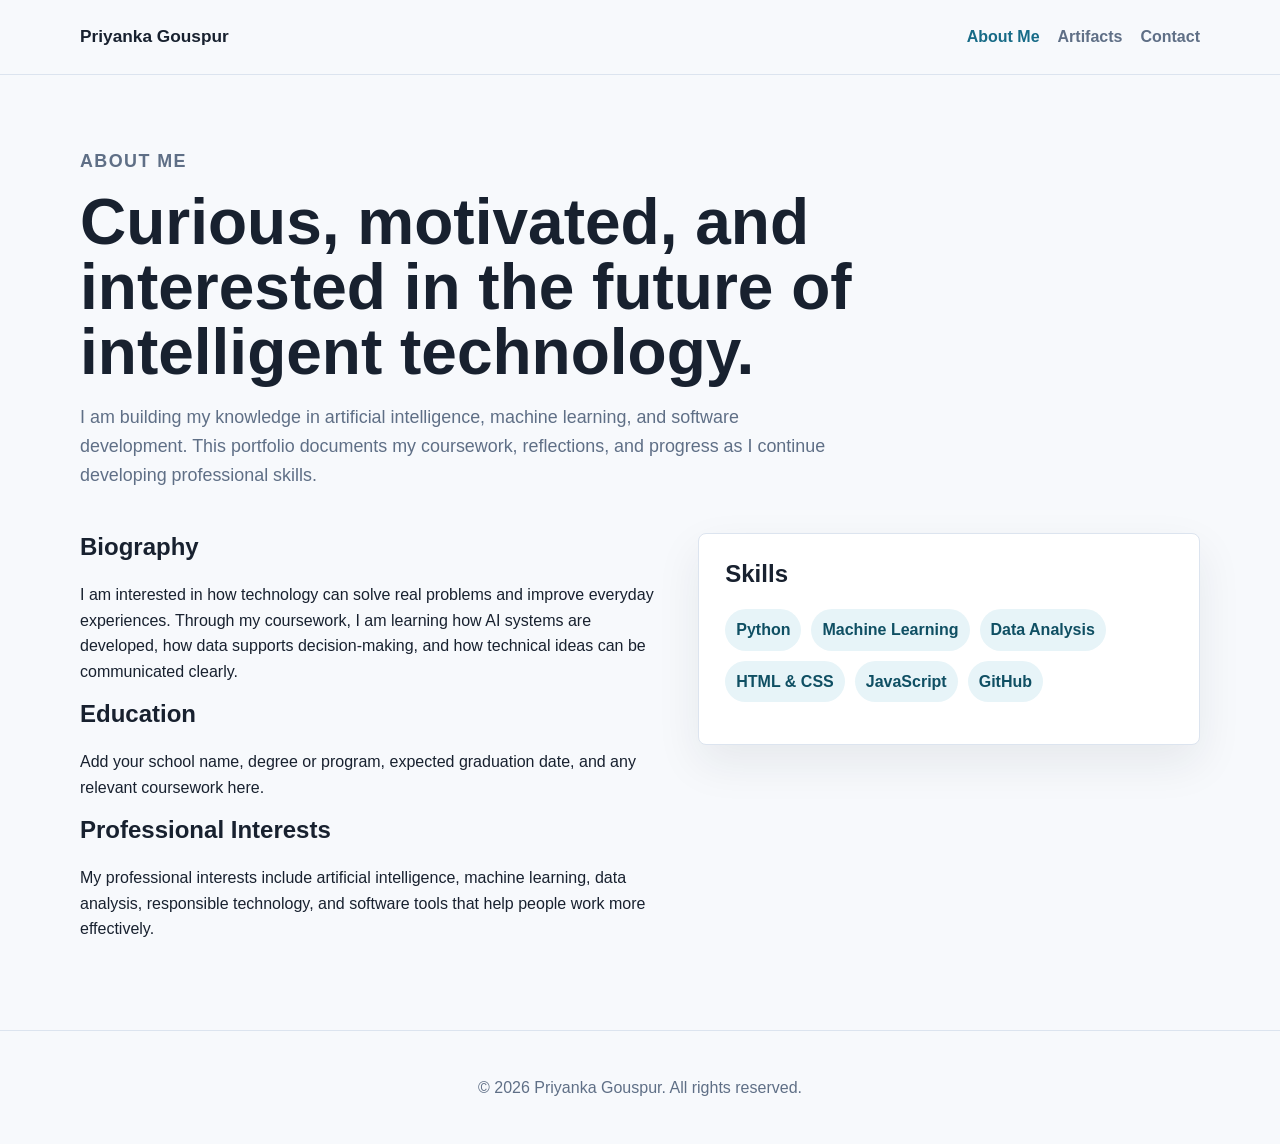
==== about.html @ bb785587 "Initial portfolio structure Added initial HTML pages and stylesheet" ====
<!DOCTYPE html>
<html lang="en">
<head>
  <meta charset="UTF-8">
  <meta name="viewport" content="width=device-width, initial-scale=1.0">
  <title>About | Priyanka Gouspur</title>
  <link rel="stylesheet" href="css/style.css">
</head>
<body>
  <header class="site-header">
    <nav class="nav container" aria-label="Main navigation">
      <a class="logo" href="index.html">Priyanka Gouspur</a>
      <div class="nav-links">
        <a class="active" href="about.html">About Me</a>
        <a href="artifacts.html">Artifacts</a>
        <a href="contact.html">Contact</a>
      </div>
    </nav>
  </header>

  <main class="container page">
    <section class="page-intro">
      <p class="eyebrow">About Me</p>
      <h1>Curious, motivated, and interested in the future of intelligent technology.</h1>
      <p>
        I am building my knowledge in artificial intelligence, machine learning, and software development.
        This portfolio documents my coursework, reflections, and progress as I continue developing professional skills.
      </p>
    </section>

    <section class="content-grid">
      <div>
        <h2>Biography</h2>
        <p>
          I am interested in how technology can solve real problems and improve everyday experiences.
          Through my coursework, I am learning how AI systems are developed, how data supports decision-making,
          and how technical ideas can be communicated clearly.
        </p>
        <h2>Education</h2>
        <p>
          Add your school name, degree or program, expected graduation date, and any relevant coursework here.
        </p>
        <h2>Professional Interests</h2>
        <p>
          My professional interests include artificial intelligence, machine learning, data analysis,
          responsible technology, and software tools that help people work more effectively.
        </p>
      </div>
      <aside class="info-card">
        <h2>Skills</h2>
        <ul class="tag-list">
          <li>Python</li>
          <li>Machine Learning</li>
          <li>Data Analysis</li>
          <li>HTML & CSS</li>
          <li>JavaScript</li>
          <li>GitHub</li>
        </ul>
      </aside>
    </section>
  </main>

  <footer class="site-footer">
    <p>&copy; 2026 Priyanka Gouspur. All rights reserved.</p>
  </footer>
</body>
</html>
---- css/style.css ----
:root {
  --bg: #f7f9fc;
  --surface: #ffffff;
  --text: #18212f;
  --muted: #5f6f86;
  --line: #dce4ef;
  --primary: #176b87;
  --primary-dark: #0f4f63;
  --accent: #e7f4f8;
  --shadow: 0 18px 45px rgba(24, 33, 47, 0.08);
}

* {
  box-sizing: border-box;
}

body {
  margin: 0;
  background: var(--bg);
  color: var(--text);
  font-family: Arial, Helvetica, sans-serif;
  line-height: 1.6;
}

a {
  color: var(--primary);
  text-decoration: none;
}

a:hover {
  color: var(--primary-dark);
}

.container {
  width: min(1120px, calc(100% - 40px));
  margin: 0 auto;
}

.site-header {
  position: sticky;
  top: 0;
  z-index: 10;
  background: rgba(247, 249, 252, 0.94);
  border-bottom: 1px solid var(--line);
  backdrop-filter: blur(12px);
}

.nav {
  display: flex;
  align-items: center;
  justify-content: space-between;
  gap: 24px;
  min-height: 74px;
}

.logo {
  color: var(--text);
  font-size: 1.08rem;
  font-weight: 700;
}

.nav-links {
  display: flex;
  flex-wrap: wrap;
  justify-content: flex-end;
  gap: 18px;
}

.nav-links a {
  color: var(--muted);
  font-weight: 700;
}

.nav-links a:hover,
.nav-links .active {
  color: var(--primary);
}

.hero {
  display: grid;
  grid-template-columns: minmax(0, 1.35fr) minmax(280px, 0.65fr);
  gap: 44px;
  align-items: center;
  min-height: calc(100vh - 140px);
  padding: 72px 0;
}

.hero-content h1,
.page-intro h1 {
  max-width: 860px;
  margin: 0;
  font-size: clamp(2.35rem, 5vw, 4.7rem);
  line-height: 1.02;
  letter-spacing: 0;
}

.hero-text,
.page-intro p {
  max-width: 760px;
  color: var(--muted);
  font-size: 1.12rem;
}

.eyebrow,
.project-type {
  margin: 0 0 14px;
  color: var(--primary);
  font-size: 0.78rem;
  font-weight: 800;
  letter-spacing: 0.08em;
  text-transform: uppercase;
}

.button-row {
  display: flex;
  flex-wrap: wrap;
  gap: 14px;
  margin-top: 28px;
}

.button {
  display: inline-flex;
  align-items: center;
  justify-content: center;
  min-height: 46px;
  padding: 0 18px;
  border: 1px solid var(--primary);
  border-radius: 8px;
  font-weight: 800;
}

.button.primary {
  background: var(--primary);
  color: #ffffff;
}

.button.secondary {
  background: transparent;
  color: var(--primary);
}

.hero-panel,
.info-card,
.project-card,
.artifact-card,
.resume-section,
.reflection-block,
.contact-panel {
  background: var(--surface);
  border: 1px solid var(--line);
  border-radius: 8px;
  box-shadow: var(--shadow);
}

.hero-panel {
  display: grid;
  gap: 18px;
  padding: 28px;
}

.hero-panel div {
  padding-bottom: 18px;
  border-bottom: 1px solid var(--line);
}

.hero-panel div:last-child {
  padding-bottom: 0;
  border-bottom: 0;
}

.hero-panel p,
.feature p,
.project-card p,
.artifact-card p,
.resume-section p,
.reflection-block p,
.contact-panel p,
.contact-panel li,
.resume-section li {
  color: var(--muted);
}

.metric {
  display: block;
  margin-bottom: 4px;
  color: var(--text);
  font-size: 1.55rem;
  font-weight: 800;
}

.section-band {
  padding: 64px 0;
  background: var(--accent);
}

.grid-3,
.project-grid,
.artifact-list {
  display: grid;
  grid-template-columns: repeat(3, minmax(0, 1fr));
  gap: 22px;
}

.feature h2,
.project-card h2,
.artifact-card h2,
.resume-section h2,
.reflection-block h2,
.contact-panel h2,
.info-card h2,
.content-grid h2 {
  margin-top: 0;
  line-height: 1.2;
}

.page {
  padding: 72px 0;
}

.page-intro {
  margin-bottom: 44px;
}

.content-grid,
.resume-layout,
.contact-panel {
  display: grid;
  grid-template-columns: 1fr 0.85fr;
  gap: 28px;
  align-items: start;
}

.info-card,
.project-card,
.artifact-card,
.resume-section,
.reflection-block,
.contact-panel {
  padding: 26px;
}

.artifact-list {
  grid-template-columns: 1.4fr 0.8fr;
  margin-bottom: 28px;
}

.artifact-card {
  display: flex;
  min-height: 260px;
  flex-direction: column;
  justify-content: space-between;
  gap: 24px;
}

.muted-card {
  background: #fbfcfe;
}

.resume-layout {
  grid-template-columns: 1fr;
}

.project-card {
  display: flex;
  min-height: 280px;
  flex-direction: column;
}

.project-card a {
  margin-top: auto;
  font-weight: 800;
}

.tag-list {
  display: flex;
  flex-wrap: wrap;
  gap: 10px;
  padding: 0;
  list-style: none;
}

.tag-list li {
  padding: 8px 11px;
  border-radius: 999px;
  background: var(--accent);
  color: var(--primary-dark);
  font-weight: 700;
}

.site-footer {
  padding: 28px 20px;
  border-top: 1px solid var(--line);
  color: var(--muted);
  text-align: center;
}

@media (max-width: 780px) {
  .nav {
    align-items: flex-start;
    flex-direction: column;
    padding: 18px 0;
  }

  .nav-links {
    justify-content: flex-start;
    gap: 12px 16px;
  }

  .hero,
  .content-grid,
  .contact-panel {
    grid-template-columns: 1fr;
  }

  .hero {
    min-height: auto;
    padding: 52px 0;
  }

  .grid-3,
  .project-grid,
  .artifact-list {
    grid-template-columns: 1fr;
  }

  .container {
    width: min(100% - 28px, 1120px);
  }
}
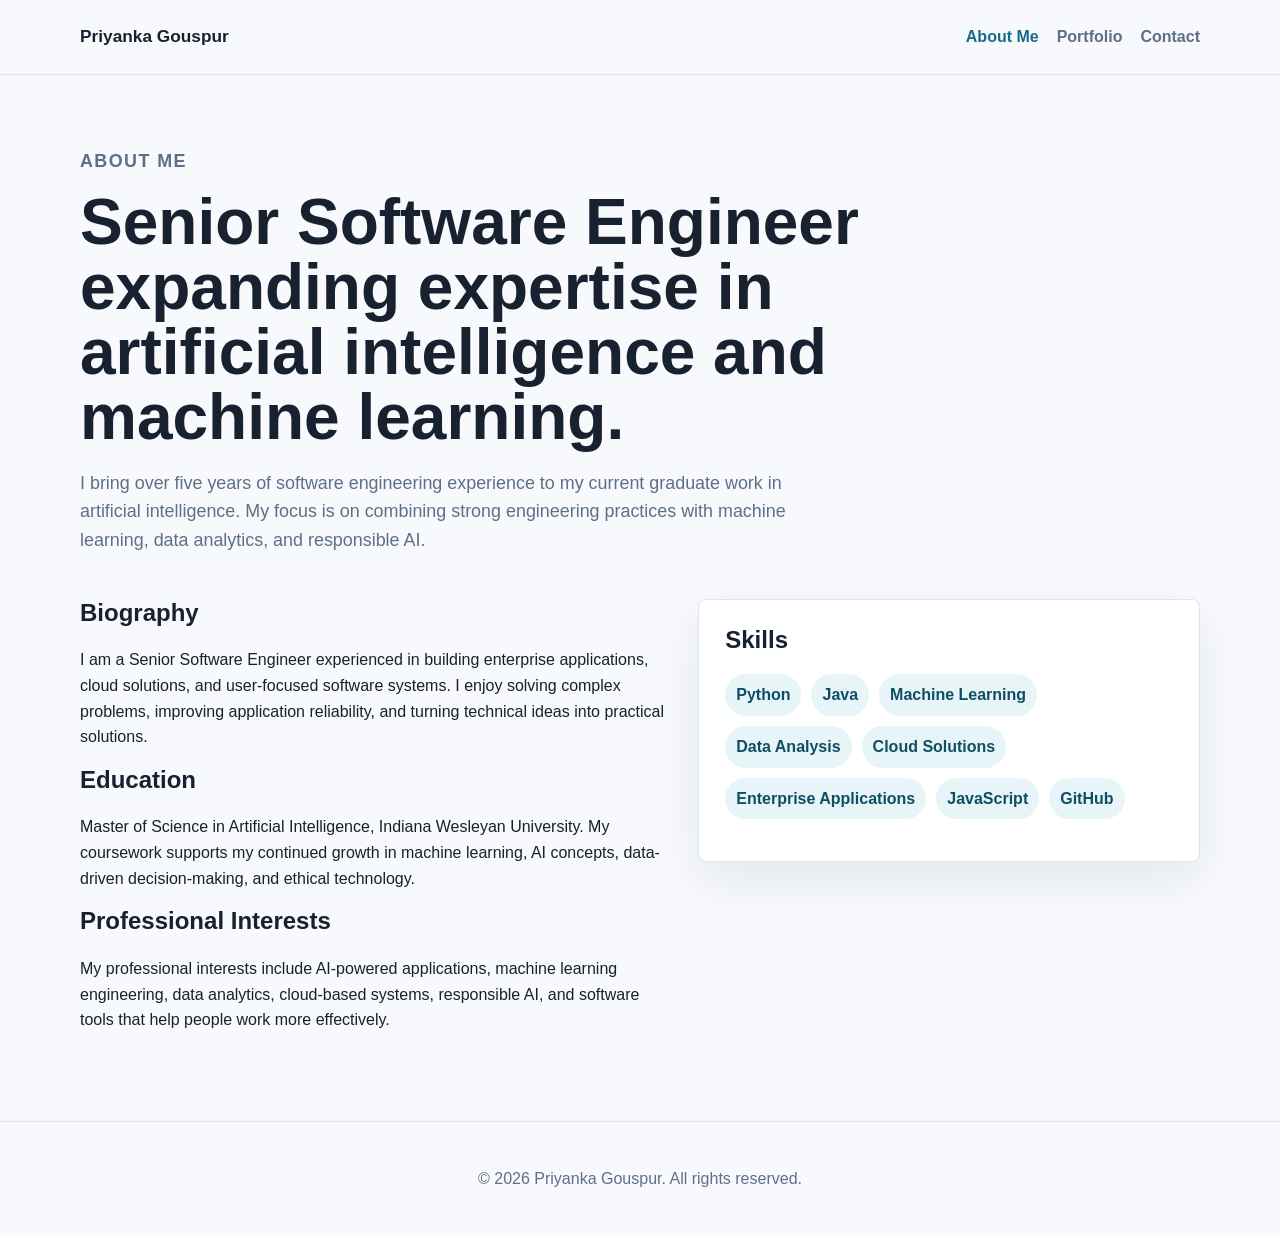
==== commit 085887dc: "Update portfolio positioning Refined copy to highlight senior software engineering experience and AI" ====
--- a/about.html
+++ b/about.html
@@ -12,7 +12,7 @@
       <a class="logo" href="index.html">Priyanka Gouspur</a>
       <div class="nav-links">
         <a class="active" href="about.html">About Me</a>
-        <a href="artifacts.html">Artifacts</a>
+        <a href="artifacts.html">Portfolio</a>
         <a href="contact.html">Contact</a>
       </div>
     </nav>
@@ -21,10 +21,11 @@
   <main class="container page">
     <section class="page-intro">
       <p class="eyebrow">About Me</p>
-      <h1>Curious, motivated, and interested in the future of intelligent technology.</h1>
+      <h1>Senior Software Engineer expanding expertise in artificial intelligence and machine learning.</h1>
       <p>
-        I am building my knowledge in artificial intelligence, machine learning, and software development.
-        This portfolio documents my coursework, reflections, and progress as I continue developing professional skills.
+        I bring over five years of software engineering experience to my current graduate work in artificial
+        intelligence. My focus is on combining strong engineering practices with machine learning, data analytics,
+        and responsible AI.
       </p>
     </section>
 
@@ -32,27 +33,30 @@
       <div>
         <h2>Biography</h2>
         <p>
-          I am interested in how technology can solve real problems and improve everyday experiences.
-          Through my coursework, I am learning how AI systems are developed, how data supports decision-making,
-          and how technical ideas can be communicated clearly.
+          I am a Senior Software Engineer experienced in building enterprise applications, cloud solutions,
+          and user-focused software systems. I enjoy solving complex problems, improving application reliability,
+          and turning technical ideas into practical solutions.
         </p>
         <h2>Education</h2>
         <p>
-          Add your school name, degree or program, expected graduation date, and any relevant coursework here.
+          Master of Science in Artificial Intelligence, Indiana Wesleyan University. My coursework supports my
+          continued growth in machine learning, AI concepts, data-driven decision-making, and ethical technology.
         </p>
         <h2>Professional Interests</h2>
         <p>
-          My professional interests include artificial intelligence, machine learning, data analysis,
-          responsible technology, and software tools that help people work more effectively.
+          My professional interests include AI-powered applications, machine learning engineering, data analytics,
+          cloud-based systems, responsible AI, and software tools that help people work more effectively.
         </p>
       </div>
       <aside class="info-card">
         <h2>Skills</h2>
         <ul class="tag-list">
           <li>Python</li>
+          <li>Java</li>
           <li>Machine Learning</li>
           <li>Data Analysis</li>
-          <li>HTML & CSS</li>
+          <li>Cloud Solutions</li>
+          <li>Enterprise Applications</li>
           <li>JavaScript</li>
           <li>GitHub</li>
         </ul>
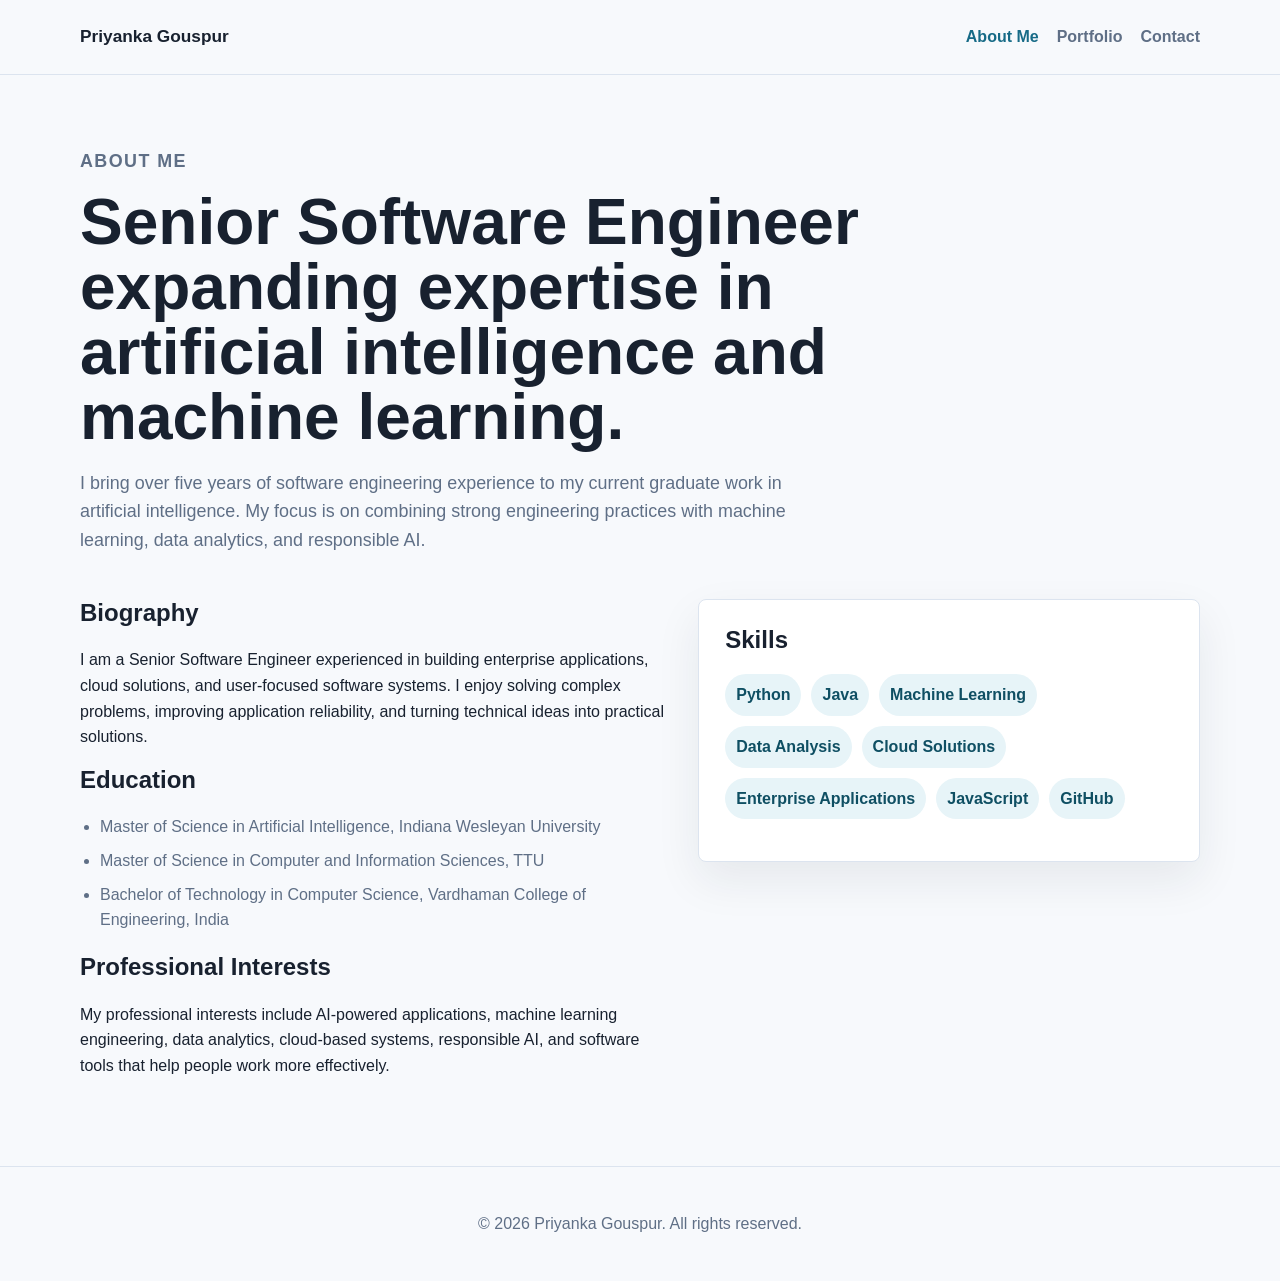
==== commit b26c9831: "Update education and contact details" ====
--- a/about.html
+++ b/about.html
@@ -38,10 +38,11 @@
           and turning technical ideas into practical solutions.
         </p>
         <h2>Education</h2>
-        <p>
-          Master of Science in Artificial Intelligence, Indiana Wesleyan University. My coursework supports my
-          continued growth in machine learning, AI concepts, data-driven decision-making, and ethical technology.
-        </p>
+        <ul class="education-list">
+          <li>Master of Science in Artificial Intelligence, Indiana Wesleyan University</li>
+          <li>Master of Science in Computer and Information Sciences, TTU</li>
+          <li>Bachelor of Technology in Computer Science, Vardhaman College of Engineering, India</li>
+        </ul>
         <h2>Professional Interests</h2>
         <p>
           My professional interests include AI-powered applications, machine learning engineering, data analytics,
--- a/css/style.css
+++ b/css/style.css
@@ -176,6 +176,7 @@
 .reflection-block p,
 .contact-panel p,
 .contact-panel li,
+.education-list li,
 .resume-section li {
   color: var(--muted);
 }
@@ -279,6 +280,15 @@
   list-style: none;
 }
 
+.education-list {
+  margin: 0 0 20px;
+  padding-left: 20px;
+}
+
+.education-list li {
+  margin-bottom: 8px;
+}
+
 .tag-list li {
   padding: 8px 11px;
   border-radius: 999px;
